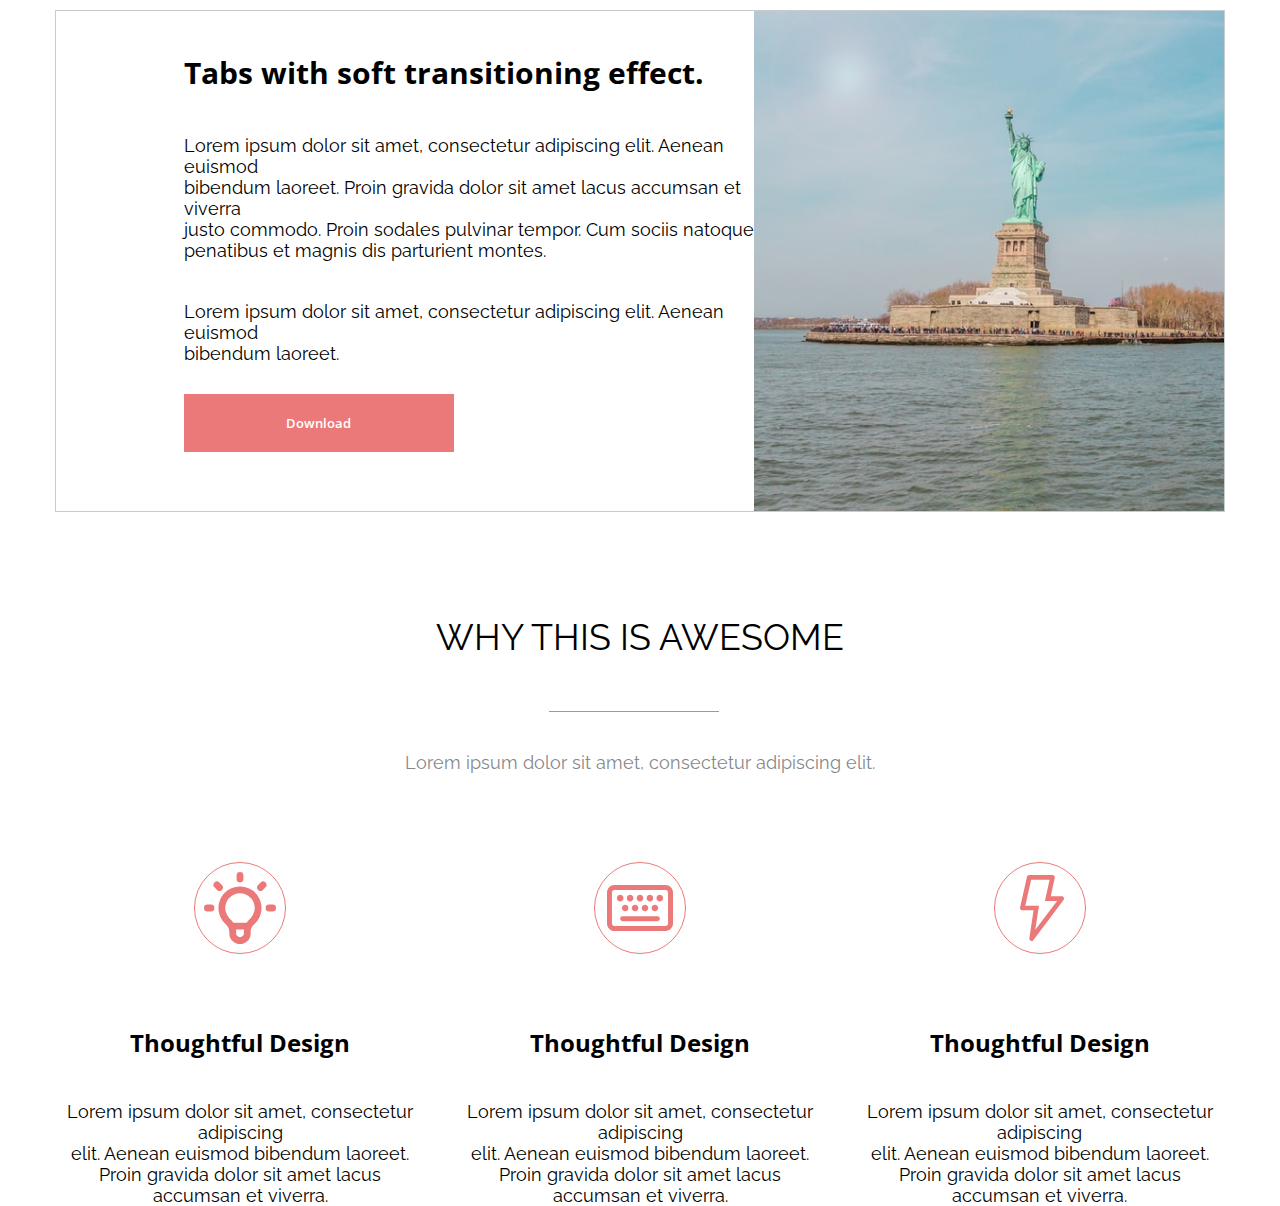
==== index.html @ 858bd975 "test" ====
<!DOCTYPE html>
<html lang="en">
  <head>
    <meta charset="UTF-8" />
    <meta http-equiv="X-UA-Compatible" content="IE=edge" />
    <meta name="viewport" content="width=device-width, initial-scale=1.0" />
    <link rel="stylesheet" href="css/style.css" />
    <title>TASK2</title>
    <link rel="preconnect" href="https://fonts.googleapis.com" />
    <link rel="preconnect" href="https://fonts.gstatic.com" crossorigin />
    <link
      href="https://fonts.googleapis.com/css2?family=Open+Sans&family=Raleway&display=swap"
      rel="stylesheet"
    />
  </head>
  <body>
    <div class="container">
      <div class="tabs">
        <div class="tabs__info">
          <h3 class="tabs__info-title">Tabs with soft transitioning effect.</h3>
          <div class="tabs__info-text">
            <p class="p1">
              Lorem ipsum dolor sit amet, consectetur adipiscing elit. Aenean
              euismod<br />
              bibendum laoreet. Proin gravida dolor sit amet lacus accumsan et
              viverra<br />
              justo commodo. Proin sodales pulvinar tempor. Cum sociis natoque
              penatibus et magnis dis parturient montes.
            </p>
            <p class="p2">
              Lorem ipsum dolor sit amet, consectetur adipiscing elit. Aenean
              euismod <br />
              bibendum laoreet.
            </p>
          </div>
          <button class="tabs__info-button">Download</button>
        </div>
        <div class="tabs__image">
          <img src="images/statue_image.jpg" alt="statue" />
        </div>
      </div>
      <div class="awesome">
        <div class="awesome__header">
          <h2 class="awesome__title">why this is awesome</h2>
          <p class="awesome__subtitle">
            Lorem ipsum dolor sit amet, consectetur adipiscing elit.
          </p>
        </div>
        <div class="awesome__columns">
          <div class="awesome__column">
            <div class="awesome__column-icon">
              <img src="images/icons/bulb_icon.svg" alt="ICON" />
            </div>
            <h3 class="awesome__column-title">Thoughtful Design</h3>
            <p class="awesome__column-text">
              Lorem ipsum dolor sit amet, consectetur adipiscing <br />
              elit. Aenean euismod bibendum laoreet. Proin gravida dolor sit
              amet lacus accumsan et viverra.
            </p>
          </div>
          <div class="awesome__column">
            <div class="awesome__column-icon">
              <img src="images/icons/keyboard_icon.svg" alt=" ICON" />
            </div>
            <h3 class="awesome__column-title">Thoughtful Design</h3>
            <p class="awesome__column-text">
              Lorem ipsum dolor sit amet, consectetur adipiscing <br />
              elit. Aenean euismod bibendum laoreet. Proin gravida dolor sit
              amet lacus accumsan et viverra.
            </p>
          </div>
          <div class="awesome__column">
            <div class="awesome__column-icon">
              <img src="images/icons/lihtning_icon.svg" alt="ICON" />
            </div>
            <h3 class="awesome__column-title">Thoughtful Design</h3>
            <p class="awesome__column-text">
              Lorem ipsum dolor sit amet, consectetur adipiscing <br />
              elit. Aenean euismod bibendum laoreet. Proin gravida dolor sit
              amet lacus accumsan et viverra.
            </p>
          </div>
        </div>
      </div>
    </div>
  </body>
</html>
---- css/style.css ----
@import url(normallize.css);
body {
  font-family: "Raleway", sans-serif;
  font-size: 18;
  font-style: normal;
  font-weight: 400;
}
.container {
  max-width: 1170px;
  padding: 0px 0.15px 0px 0.15px;
  margin: 0 auto;
}
/*------PAGE1------*/
.tabs {
  border: 1px solid #c6cbcd;
  margin-top: 10px;
  display: flex;
  justify-content: end;
}
.tabs__info {
  display: flex;
  flex-direction: column;
  /* margin: 0 30px 50px 0; */
  max-width: 570px;
}
.tabs__info-title {
  font-family: "Open Sans";
  font-weight: 700;
  font-size: 30px;
  line-height: 124px;
}
.tabs__info-text {
  line-height: 21px;
  font-size: 18px;
}
.p1 {
  margin-bottom: 40px;
}
.p2 {
}
.tabs__info-button {
  margin-top: 30px;
  max-width: 270px;
  line-height: 58px;
  background-color: #ec7979;
  color: #fff;
  font-family: "Open Sans";
  font-weight: 600;
}

.tabs__info-button:hover {
  background-color: rgb(116, 111, 111);
}
.tabs__info-button:active {
  background-color: rgb(44, 39, 39);
}
/*------PAGE2------*/
.awesome {
  margin-top: 50px;
  text-align: center;
}
.awesome__header {
  margin-bottom: 50px;
}
.awesome__title {
  font-size: 36px;
  line-height: 150px;
  text-transform: uppercase;
  position: relative;
  display: inline-block;
  margin-bottom: 40px;
}
.awesome__title::after {
  content: " ";
  background: #333333;
  width: 170px;
  height: 1px;
  bottom: 0;
  right: 125px;
  position: absolute;
  background: #ec7979;
}

.awesome__subtitle {
  font-size: 18px;
  line-height: 21px;
  color: #86878b;
}
.awesome__columns {
  display: flex;
}
.awesome__column {
  max-width: 370px;
}
.awesome__column:not(:last-child) {
  margin-right: 30px;
}
.awesome__column-icon {
}
.awesome__column-title {
  font-family: "Open Sans";
  font-weight: 700;
  font-size: 24px;
  line-height: 100px;
  margin-bottom: 8px;
}
.awesome__column-text {
  line-height: 21px;
  font-size: 18px;
  padding: 0 10px;
}
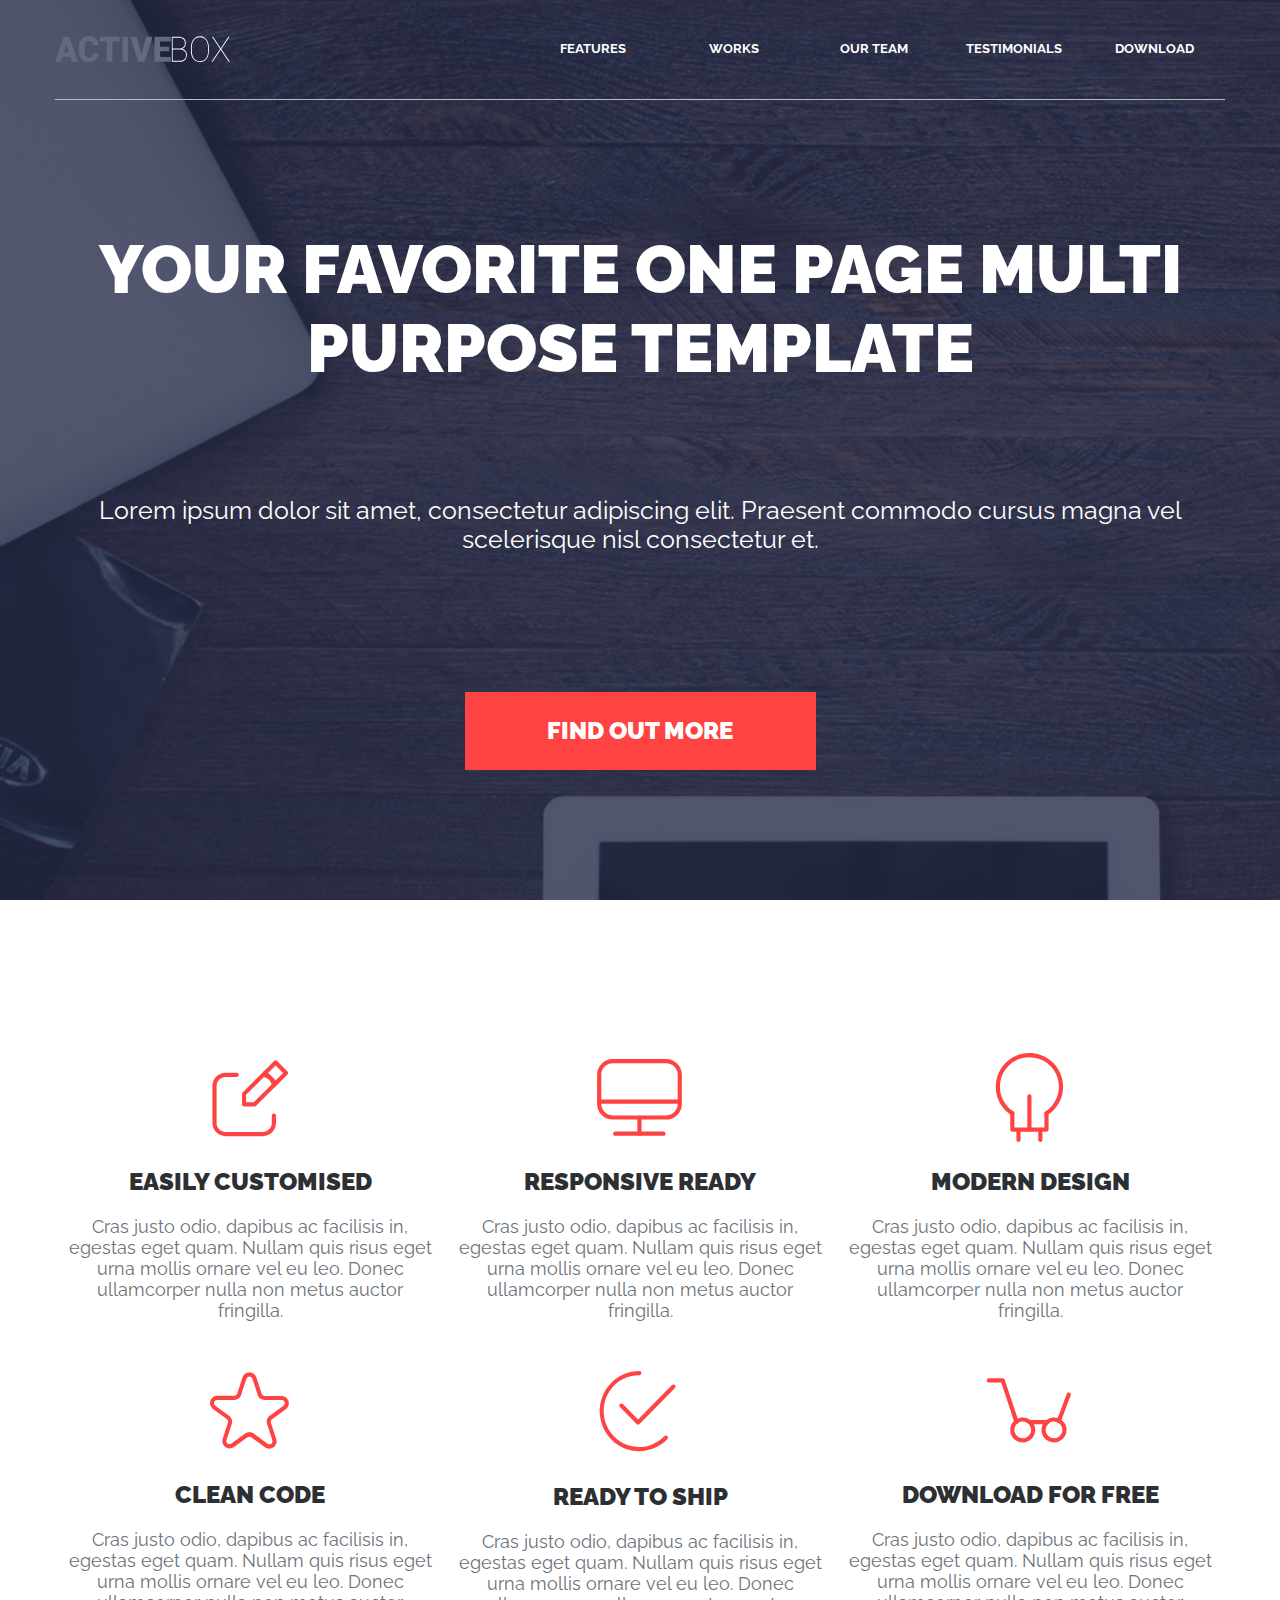
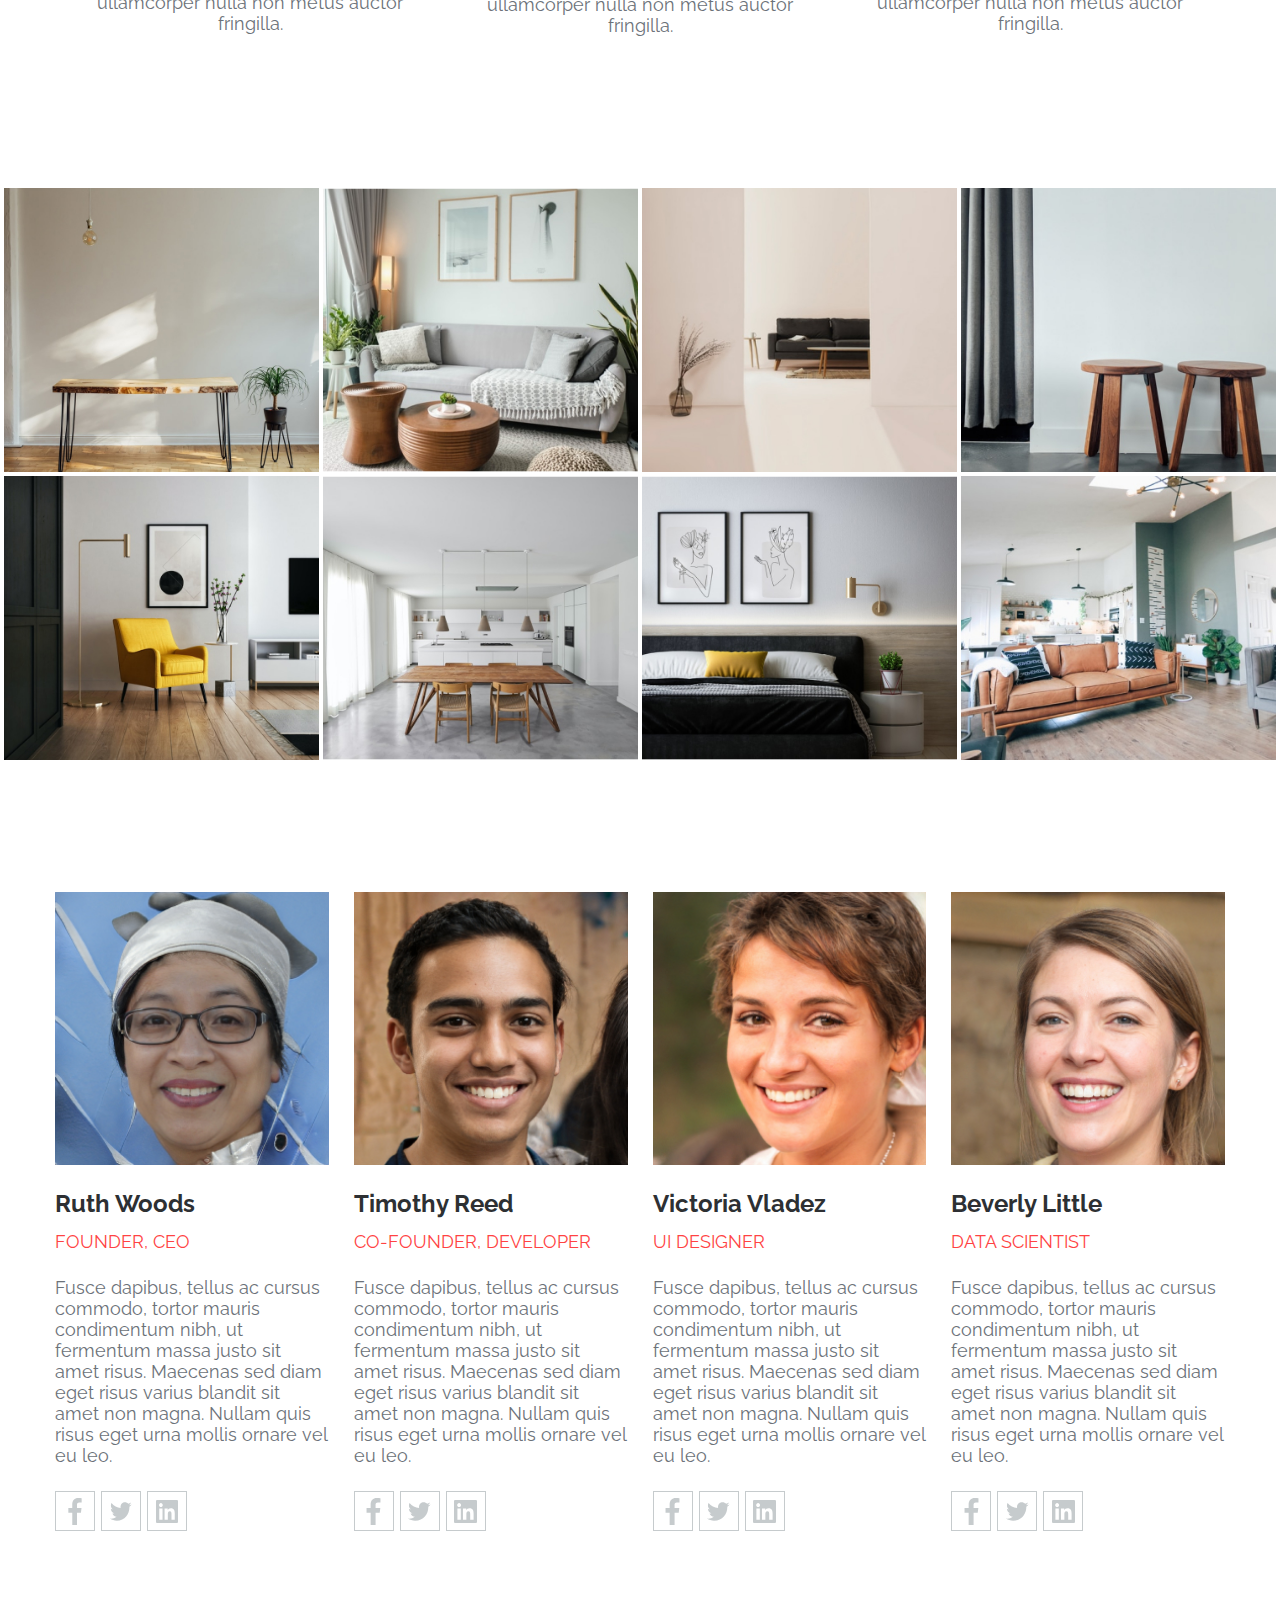
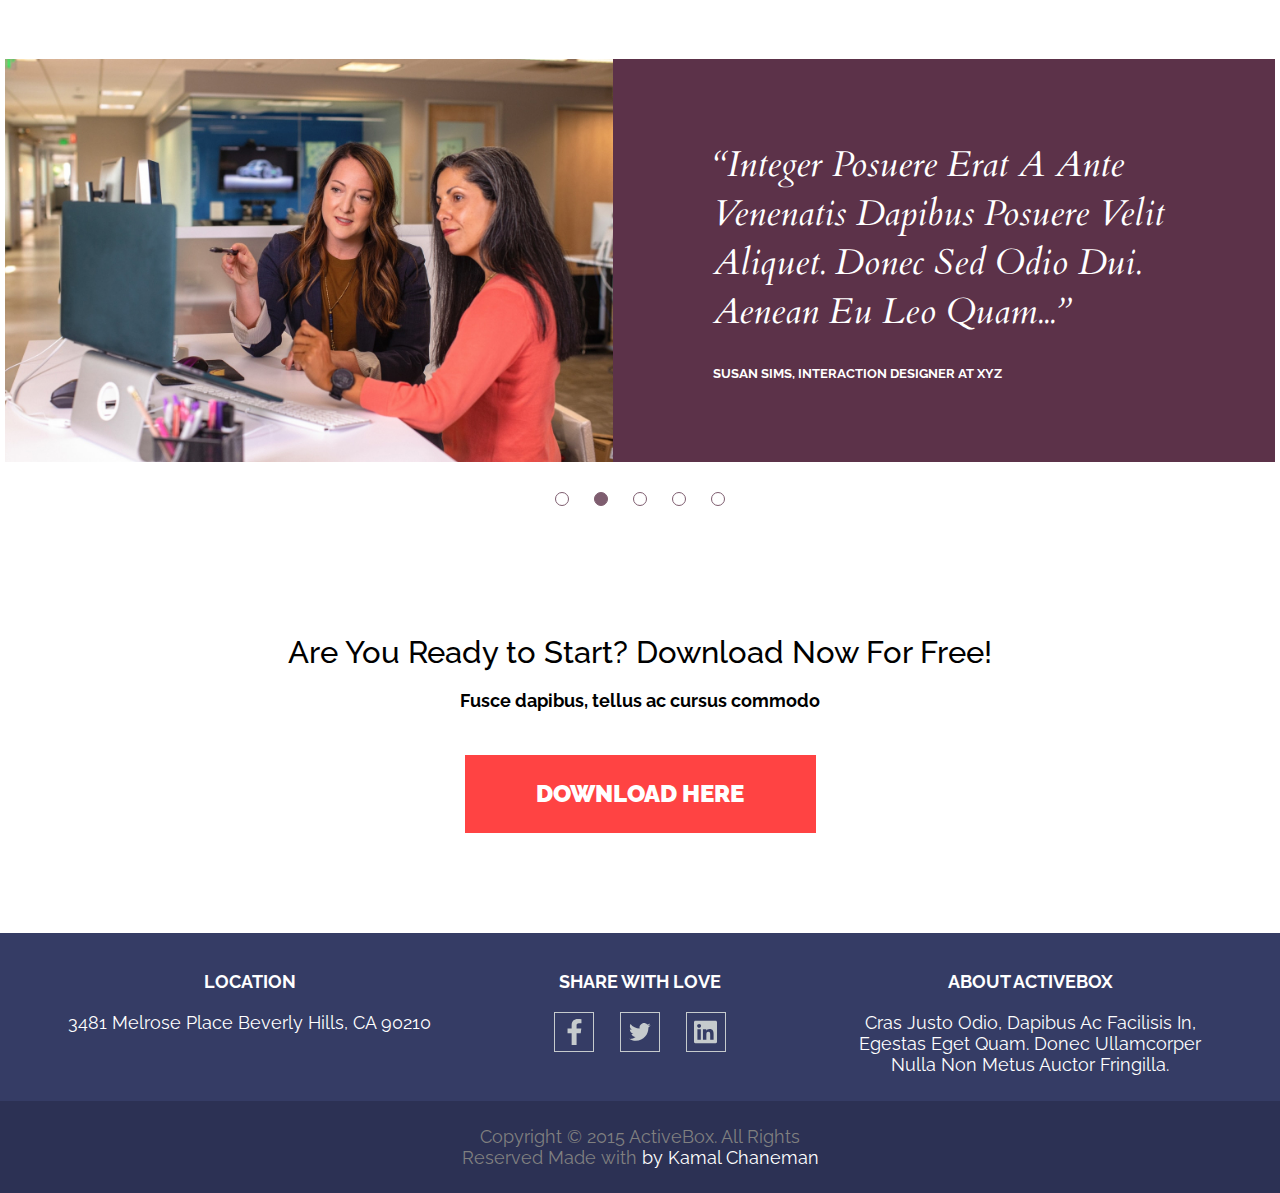
==== commit db4e57ac: "ttt" ====
--- a/index.html
+++ b/index.html
@@ -4,84 +4,531 @@
     <meta charset="UTF-8" />
     <meta http-equiv="X-UA-Compatible" content="IE=edge" />
     <meta name="viewport" content="width=device-width, initial-scale=1.0" />
-    <link rel="stylesheet" href="css/style.css" />
-    <title>TASK2</title>
-    <link rel="preconnect" href="https://fonts.googleapis.com" />
-    <link rel="preconnect" href="https://fonts.gstatic.com" crossorigin />
-    <link
-      href="https://fonts.googleapis.com/css2?family=Open+Sans&family=Raleway&display=swap"
-      rel="stylesheet"
-    />
+    <link rel="stylesheet" href="css/style.min.css" />
+    <link rel="icon" href="./images/icons/favicon.png" />
+    <title>ActiveBox</title>
   </head>
   <body>
-    <div class="container">
-      <div class="tabs">
-        <div class="tabs__info">
-          <h3 class="tabs__info-title">Tabs with soft transitioning effect.</h3>
-          <div class="tabs__info-text">
-            <p class="p1">
-              Lorem ipsum dolor sit amet, consectetur adipiscing elit. Aenean
-              euismod<br />
-              bibendum laoreet. Proin gravida dolor sit amet lacus accumsan et
-              viverra<br />
-              justo commodo. Proin sodales pulvinar tempor. Cum sociis natoque
-              penatibus et magnis dis parturient montes.
-            </p>
-            <p class="p2">
-              Lorem ipsum dolor sit amet, consectetur adipiscing elit. Aenean
-              euismod <br />
-              bibendum laoreet.
-            </p>
-          </div>
-          <button class="tabs__info-button">Download</button>
+    <div class="wrapper">
+      <header class="header">
+        <div class="container">
+          <div class="header-inner">
+            <div class="header-top">
+              <picture class="logo">
+                <a class="logo-link" href="#">
+                  <img
+                    class="logo-image"
+                    src="images/icons/activebox_logo.svg"
+                    alt="logo"
+                  />
+                </a>
+              </picture>
+              <nav class="header-menu">
+                <ul class="header-menu-list">
+                  <li class="header-menu-item">
+                    <a href="#" class="header-menu-link">features</a>
+                  </li>
+                  <li class="header-menu-item">
+                    <a href="#" class="header-menu-link">works</a>
+                  </li>
+                  <li class="header-menu-item">
+                    <a href="#" class="header-menu-link">our team</a>
+                  </li>
+                  <li class="header-menu-item">
+                    <a href="#" class="header-menu-link">testimonials</a>
+                  </li>
+                  <li class="header-menu-item">
+                    <a href="#" class="header-menu-link">download</a>
+                  </li>
+                </ul>
+              </nav>
+            </div>
+            <div class="header-content">
+              <h1 class="header-title">
+                Your Favorite One Page Multi Purpose Template
+              </h1>
+              <h5 class="header-subtitle">
+                Lorem ipsum dolor sit amet, consectetur adipiscing elit.
+                Praesent commodo cursus magna vel scelerisque nisl consectetur
+                et.
+              </h5>
+              <button class="header-button button">Find Out More</button>
+            </div>
+          </div>
         </div>
-        <div class="tabs__image">
-          <img src="images/statue_image.jpg" alt="statue" />
+      </header>
+      <main class="main">
+        <section class="advantages">
+          <div class="container">
+            <div class="advantages-grid">
+              <div class="advantages-item">
+                <picture
+                  ><img
+                    class="advantages-icon"
+                    src="images/icons/icon_1.svg"
+                    alt="icon"
+                /></picture>
+                <h4 class="advantages-title">Easily Customised</h4>
+                <p class="advantages-description">
+                  Cras justo odio, dapibus ac facilisis in, egestas eget quam.
+                  Nullam quis risus eget urna mollis ornare vel eu leo. Donec
+                  ullamcorper nulla non metus auctor fringilla.
+                </p>
+              </div>
+              <div class="advantages-item">
+                <picture
+                  ><img
+                    class="advantages-icon"
+                    src="images/icons/icon_2.svg"
+                    alt="icon"
+                /></picture>
+                <h4 class="advantages-title">Responsive Ready</h4>
+                <p class="advantages-description">
+                  Cras justo odio, dapibus ac facilisis in, egestas eget quam.
+                  Nullam quis risus eget urna mollis ornare vel eu leo. Donec
+                  ullamcorper nulla non metus auctor fringilla.
+                </p>
+              </div>
+              <div class="advantages-item">
+                <picture
+                  ><img
+                    class="advantages-icon"
+                    src="images/icons/icon_3.svg"
+                    alt="icon"
+                /></picture>
+                <h4 class="advantages-title">Modern Design</h4>
+                <p class="advantages-description">
+                  Cras justo odio, dapibus ac facilisis in, egestas eget quam.
+                  Nullam quis risus eget urna mollis ornare vel eu leo. Donec
+                  ullamcorper nulla non metus auctor fringilla.
+                </p>
+              </div>
+              <div class="advantages-item">
+                <picture
+                  ><img
+                    class="advantages-icon"
+                    src="images/icons/icon_4.svg"
+                    alt="icon"
+                /></picture>
+                <h4 class="advantages-title">Clean Code</h4>
+                <p class="advantages-description">
+                  Cras justo odio, dapibus ac facilisis in, egestas eget quam.
+                  Nullam quis risus eget urna mollis ornare vel eu leo. Donec
+                  ullamcorper nulla non metus auctor fringilla.
+                </p>
+              </div>
+              <div class="advantages-item">
+                <picture
+                  ><img
+                    class="advantages-icon"
+                    src="images/icons/icon_5.svg"
+                    alt="icon"
+                /></picture>
+                <h4 class="advantages-title">Ready to Ship</h4>
+                <p class="advantages-description">
+                  Cras justo odio, dapibus ac facilisis in, egestas eget quam.
+                  Nullam quis risus eget urna mollis ornare vel eu leo. Donec
+                  ullamcorper nulla non metus auctor fringilla.
+                </p>
+              </div>
+              <div class="advantages-item">
+                <picture
+                  ><img
+                    class="advantages-icon"
+                    src="images/icons/icon_6.svg"
+                    alt="icon"
+                /></picture>
+                <h4 class="advantages-title">Download for Free</h4>
+                <p class="advantages-description">
+                  Cras justo odio, dapibus ac facilisis in, egestas eget quam.
+                  Nullam quis risus eget urna mollis ornare vel eu leo. Donec
+                  ullamcorper nulla non metus auctor fringilla.
+                </p>
+              </div>
+            </div>
+          </div>
+        </section>
+        <section class="examples">
+          <div class="examples-grid">
+            <picture class="examples-item"
+              ><img
+                class="examples-image"
+                src="images/example_1.jpg"
+                alt="picture"
+              />
+              <div class="examples-hover">
+                <span class="examples-name">Project Name</span>
+                <span class="examples-description">User Interface Design</span>
+              </div>
+              <div class="examples-active">
+                <span class="examples-name">Project Name</span>
+                <span class="examples-description">User Interface Design</span>
+              </div></picture
+            >
+            <picture class="examples-item"
+              ><img
+                class="examples-image"
+                src="images/example_2.jpg"
+                alt="picture"
+              />
+              <div class="examples-hover">
+                <span class="examples-name">Project Name</span>
+                <span class="examples-description">User Interface Design</span>
+              </div>
+              <div class="examples-active">
+                <span class="examples-name">Project Name</span>
+                <span class="examples-description">User Interface Design</span>
+              </div></picture
+            ><picture class="examples-item"
+              ><img
+                class="examples-image"
+                src="images/example_3.jpg"
+                alt="picture"
+              />
+              <div class="examples-hover">
+                <span class="examples-name">Project Name</span>
+                <span class="examples-description">User Interface Design</span>
+              </div>
+              <div class="examples-active">
+                <span class="examples-name">Project Name</span>
+                <span class="examples-description">User Interface Design</span>
+              </div></picture
+            ><picture class="examples-item"
+              ><img
+                class="examples-image"
+                src="images/example_4.jpg"
+                alt="picture"
+              />
+              <div class="examples-hover">
+                <span class="examples-name">Project Name</span>
+                <span class="examples-description">User Interface Design</span>
+              </div>
+              <div class="examples-active">
+                <span class="examples-name">Project Name</span>
+                <span class="examples-description">User Interface Design</span>
+              </div></picture
+            ><picture class="examples-item"
+              ><img
+                class="examples-image"
+                src="images/example_5.jpg"
+                alt="picture"
+              />
+              <div class="examples-hover">
+                <span class="examples-name">Project Name</span>
+                <span class="examples-description">User Interface Design</span>
+              </div>
+              <div class="examples-active">
+                <span class="examples-name">Project Name</span>
+                <span class="examples-description">User Interface Design</span>
+              </div></picture
+            ><picture class="examples-item"
+              ><img
+                class="examples-image"
+                src="images/example_6.jpg"
+                alt="picture"
+              />
+              <div class="examples-hover">
+                <span class="examples-name">Project Name</span>
+                <span class="examples-description">User Interface Design</span>
+              </div>
+              <div class="examples-active">
+                <span class="examples-name">Project Name</span>
+                <span class="examples-description">User Interface Design</span>
+              </div></picture
+            >
+            <picture class="examples-item"
+              ><img
+                class="examples-image"
+                src="images/example_7.jpg"
+                alt="picture"
+              />
+              <div class="examples-hover">
+                <span class="examples-name">Project Name</span>
+                <span class="examples-description">User Interface Design</span>
+              </div>
+              <div class="examples-active">
+                <span class="examples-name">Project Name</span>
+                <span class="examples-description">User Interface Design</span>
+              </div></picture
+            ><picture class="examples-item"
+              ><img
+                class="examples-image"
+                src="images/example_8.jpg"
+                alt="picture"
+              />
+              <div class="examples-hover">
+                <span class="examples-name">Project Name</span>
+                <span class="examples-description">User Interface Design</span>
+              </div>
+              <div class="examples-active">
+                <span class="examples-name">Project Name</span>
+                <span class="examples-description">User Interface Design</span>
+              </div></picture
+            >
+          </div>
+        </section>
+        <section class="employees">
+          <div class="container">
+            <div class="employees-grid">
+              <div class="employees-card">
+                <picture
+                  ><img
+                    class="employees-photo"
+                    src="images/person_1.jpg"
+                    alt="pic"
+                /></picture>
+                <div class="employees-info">
+                  <p class="employees-name">Ruth Woods</p>
+                  <p class="employees-position">founder, ceo</p>
+                </div>
+                <p class="employees-description">
+                  Fusce dapibus, tellus ac cursus commodo, tortor mauris
+                  condimentum nibh, ut fermentum massa justo sit amet risus.
+                  Maecenas sed diam eget risus varius blandit sit amet non
+                  magna. Nullam quis risus eget urna mollis ornare vel eu leo.
+                </p>
+                <div class="employees-socialmedia">
+                  <a href="#" class="socialmedia-link">
+                    <img
+                      src="images/icons/facebook_icon.svg"
+                      alt="icon"
+                      class="socialmedia-icon"
+                    />
+                  </a>
+                  <a href="#" class="socialmedia-link">
+                    <img
+                      src="images/icons/twitter_icon.svg"
+                      alt="icon"
+                      class="socialmedia-icon"
+                    />
+                  </a>
+                  <a href="#" class="socialmedia-link">
+                    <img
+                      src="images/icons/linkedin_icon.svg"
+                      alt="icon"
+                      class="socialmedia-icon"
+                    />
+                  </a>
+                </div>
+              </div>
+              <div class="employees-card">
+                <picture
+                  ><img
+                    class="employees-photo"
+                    src="images/person_2.jpg"
+                    alt="pic"
+                /></picture>
+                <div class="employees-info">
+                  <p class="employees-name">Timothy Reed</p>
+                  <p class="employees-position">co-founder, developer</p>
+                </div>
+                <p class="employees-description">
+                  Fusce dapibus, tellus ac cursus commodo, tortor mauris
+                  condimentum nibh, ut fermentum massa justo sit amet risus.
+                  Maecenas sed diam eget risus varius blandit sit amet non
+                  magna. Nullam quis risus eget urna mollis ornare vel eu leo.
+                </p>
+                <div class="employees-socialmedia">
+                  <a href="#" class="socialmedia-link">
+                    <img
+                      src="images/icons/facebook_icon.svg"
+                      alt="icon"
+                      class="socialmedia-icon"
+                    />
+                  </a>
+                  <a href="#" class="socialmedia-link">
+                    <img
+                      src="images/icons/twitter_icon.svg"
+                      alt="icon"
+                      class="socialmedia-icon"
+                    />
+                  </a>
+                  <a href="#" class="socialmedia-link">
+                    <img
+                      src="images/icons/linkedin_icon.svg"
+                      alt="icon"
+                      class="socialmedia-icon"
+                    />
+                  </a>
+                </div>
+              </div>
+              <div class="employees-card">
+                <picture
+                  ><img
+                    class="employees-photo"
+                    src="images/person_3.jpg"
+                    alt="pic"
+                /></picture>
+                <div class="employees-info">
+                  <p class="employees-name">Victoria Vladez</p>
+                  <p class="employees-position">ui designer</p>
+                </div>
+                <p class="employees-description">
+                  Fusce dapibus, tellus ac cursus commodo, tortor mauris
+                  condimentum nibh, ut fermentum massa justo sit amet risus.
+                  Maecenas sed diam eget risus varius blandit sit amet non
+                  magna. Nullam quis risus eget urna mollis ornare vel eu leo.
+                </p>
+                <div class="employees-socialmedia">
+                  <a href="#" class="socialmedia-link">
+                    <img
+                      src="images/icons/facebook_icon.svg"
+                      alt="icon"
+                      class="socialmedia-icon"
+                    />
+                  </a>
+                  <a href="#" class="socialmedia-link">
+                    <img
+                      src="images/icons/twitter_icon.svg"
+                      alt="icon"
+                      class="socialmedia-icon"
+                    />
+                  </a>
+                  <a href="#" class="socialmedia-link">
+                    <img
+                      src="images/icons/linkedin_icon.svg"
+                      alt="icon"
+                      class="socialmedia-icon"
+                    />
+                  </a>
+                </div>
+              </div>
+              <div class="employees-card">
+                <picture
+                  ><img
+                    class="employees-photo"
+                    src="images/person_4.jpg"
+                    alt="pic"
+                /></picture>
+                <div class="employees-info">
+                  <p class="employees-name">Beverly Little</p>
+                  <p class="employees-position">data scientist</p>
+                </div>
+                <p class="employees-description">
+                  Fusce dapibus, tellus ac cursus commodo, tortor mauris
+                  condimentum nibh, ut fermentum massa justo sit amet risus.
+                  Maecenas sed diam eget risus varius blandit sit amet non
+                  magna. Nullam quis risus eget urna mollis ornare vel eu leo.
+                </p>
+                <div class="employees-socialmedia">
+                  <a href="#" class="socialmedia-link">
+                    <img
+                      src="images/icons/facebook_icon.svg"
+                      alt="icon"
+                      class="socialmedia-icon"
+                    />
+                  </a>
+                  <a href="#" class="socialmedia-link">
+                    <img
+                      src="images/icons/twitter_icon.svg"
+                      alt="icon"
+                      class="socialmedia-icon"
+                    />
+                  </a>
+                  <a href="#" class="socialmedia-link">
+                    <img
+                      src="images/icons/linkedin_icon.svg"
+                      alt="icon"
+                      class="socialmedia-icon"
+                    />
+                  </a>
+                </div>
+              </div>
+            </div>
+          </div>
+        </section>
+        <section class="slider">
+          <div class="slider-content">
+            <picture>
+              <img
+                class="slider-image"
+                src="images/quote_pic.jpg"
+                alt="image"
+              />
+            </picture>
+            <div class="slider-text">
+              <p class="slider-quote">
+                “Integer posuere erat a ante venenatis dapibus posuere velit
+                aliquet. Donec sed odio dui. Aenean eu leo quam...”
+              </p>
+              <p class="slider-author">
+                Susan Sims, Interaction Designer at XYZ
+              </p>
+            </div>
+          </div>
+          <div class="slider-control">
+            <div class="slider-button"></div>
+            <div class="slider-button"></div>
+            <div class="slider-button"></div>
+            <div class="slider-button"></div>
+            <div class="slider-button"></div>
+          </div>
+        </section>
+        <section class="download">
+          <div class="container">
+            <div class="download-content">
+              <h3 class="download-title">
+                Are You Ready to Start? Download Now For Free!
+              </h3>
+              <h4 class="download-subtitle">
+                Fusce dapibus, tellus ac cursus commodo
+              </h4>
+              <button class="download-button button">download here</button>
+            </div>
+          </div>
+        </section>
+      </main>
+      <footer class="footer">
+        <div class="footer-top">
+          <div class="container">
+            <div class="footer-top-content">
+              <div class="footer-location">
+                <h4 class="footer-title">Location</h4>
+                <p class="footer-adress">
+                  3481 Melrose Place Beverly Hills, CA 90210
+                </p>
+              </div>
+              <div class="footer-socialmedia">
+                <h4 class="footer-title">Share with Love</h4>
+                <div class="footer-links">
+                  <a href="#" class="socialmedia-link"
+                    ><img
+                      class="socialmedia-icon"
+                      src="images/icons/facebook_icon.svg"
+                      alt="icon"
+                  /></a>
+                  <a href="#" class="socialmedia-link"
+                    ><img
+                      class="socialmedia-icon"
+                      src="images/icons/twitter_icon.svg"
+                      alt="icon"
+                  /></a>
+                  <a href="#" class="socialmedia-link"
+                    ><img
+                      class="socialmedia-icon"
+                      src="images/icons/linkedin_icon.svg"
+                      alt="icon"
+                  /></a>
+                </div>
+              </div>
+              <div class="footer-about">
+                <h4 class="footer-title">About ActiveBox</h4>
+                <p class="footer-description">
+                  Cras justo odio, dapibus ac facilisis in, egestas eget quam.
+                  Donec ullamcorper nulla non metus auctor fringilla.
+                </p>
+              </div>
+            </div>
+          </div>
         </div>
-      </div>
-      <div class="awesome">
-        <div class="awesome__header">
-          <h2 class="awesome__title">why this is awesome</h2>
-          <p class="awesome__subtitle">
-            Lorem ipsum dolor sit amet, consectetur adipiscing elit.
+        <div class="footer-bottom">
+          <p class="footer-copyright">
+            Copyright © 2015 ActiveBox. All Rights Reserved Made with
+            <span class="footer-copyright-by"> by Kamal Chaneman </span>
           </p>
         </div>
-        <div class="awesome__columns">
-          <div class="awesome__column">
-            <div class="awesome__column-icon">
-              <img src="images/icons/bulb_icon.svg" alt="ICON" />
-            </div>
-            <h3 class="awesome__column-title">Thoughtful Design</h3>
-            <p class="awesome__column-text">
-              Lorem ipsum dolor sit amet, consectetur adipiscing <br />
-              elit. Aenean euismod bibendum laoreet. Proin gravida dolor sit
-              amet lacus accumsan et viverra.
-            </p>
-          </div>
-          <div class="awesome__column">
-            <div class="awesome__column-icon">
-              <img src="images/icons/keyboard_icon.svg" alt=" ICON" />
-            </div>
-            <h3 class="awesome__column-title">Thoughtful Design</h3>
-            <p class="awesome__column-text">
-              Lorem ipsum dolor sit amet, consectetur adipiscing <br />
-              elit. Aenean euismod bibendum laoreet. Proin gravida dolor sit
-              amet lacus accumsan et viverra.
-            </p>
-          </div>
-          <div class="awesome__column">
-            <div class="awesome__column-icon">
-              <img src="images/icons/lihtning_icon.svg" alt="ICON" />
-            </div>
-            <h3 class="awesome__column-title">Thoughtful Design</h3>
-            <p class="awesome__column-text">
-              Lorem ipsum dolor sit amet, consectetur adipiscing <br />
-              elit. Aenean euismod bibendum laoreet. Proin gravida dolor sit
-              amet lacus accumsan et viverra.
-            </p>
-          </div>
-        </div>
-      </div>
+      </footer>
     </div>
+    <script src="js/index.js"></script>
   </body>
 </html>
--- a/css/style.min.css
+++ b/css/style.min.css
@@ -0,0 +1 @@
+@import"https://fonts.googleapis.com/css2?family=Cardo:ital@1&family=Raleway:wght@400;500;700;900&display=swap";*{padding:0px;margin:0px;border:none}*,*::before,*::after{box-sizing:border-box}a,a:link,a:visited{text-decoration:none}a:hover{text-decoration:none}aside,nav,footer,header,section,main{display:block}h1,h2,h3,h4,h5,h6,p{font-size:inherit;font-weight:inherit}ul,ul li{list-style:none}img{vertical-align:top}img,svg{max-width:100%;height:auto}address{font-style:normal}input,textarea,button,select{font-family:inherit;font-size:inherit;color:inherit;background-color:rgba(0,0,0,0)}input::-ms-clear{display:none}button,input[type=submit]{display:inline-block;box-shadow:none;background-color:rgba(0,0,0,0);background:none;cursor:pointer}input:focus,input:active,button:focus,button:active{outline:none}button::-moz-focus-inner{padding:0;border:0}label{cursor:pointer}legend{display:block}body{font-family:"Raleway",sans-serif}.container{max-width:1200px;padding:0 15px;margin:0 auto;height:100%}.wrapper{display:flex;flex-direction:column}.main{flex:1 1 auto}section{margin-top:10vw}.button{font-weight:900;font-size:24px;line-height:28px;text-transform:uppercase;color:#fff;background-color:#ff4343;width:30%;min-width:280px;padding:25px}.button:hover{background-color:#e71414}.button:active{background-color:#ff4343;box-shadow:4px 4px 30px #ff4343}.socialmedia-link{display:flex;justify-content:center;align-items:center;width:40px;height:40px;border:1px solid #c6cbcd}.socialmedia-icon{width:60%;height:70%}@media(max-width: 1024px){.button{font-size:18px;line-height:21px}.socialmedia-link{width:30px;height:30px}}@media(max-width: 500px){.socialmedia-link{width:40px;height:40px}}.header{background:linear-gradient(rgba(37, 43, 73, 0.8), rgba(37, 43, 73, 0.8)),url(../images/header_bg.jpg);background-size:cover;background-repeat:no-repeat;height:100vh}.header .logo{width:15%;min-width:100px;height:auto}.header-inner{display:flex;flex-direction:column;height:100%}.header-top{display:flex;justify-content:space-between;align-items:center;border-bottom:1px solid #babbc5;height:100px}.header-logo{height:auto;display:flex;gap:3px;flex-wrap:nowrap}.header-menu{flex-basis:60%;height:100%}.header-menu-list{display:flex;justify-content:space-around;height:100%}.header-menu-item{flex-basis:20%;height:100%}.header-menu-link{display:flex;align-items:center;justify-content:center;font-weight:700;font-size:13px;text-transform:uppercase;color:#fff;height:100%;padding:0 10px;white-space:nowrap;border-bottom:3px solid rgba(0,0,0,0)}.header-menu-link:hover{border-bottom:3px solid #babbc5}.header-menu-link:active{color:#e71414;border-bottom:3px solid #e71414}.header-content{display:flex;flex-direction:column;justify-content:space-between;align-items:center;margin:auto;text-align:center;height:60%}.header-title{font-size:calc(36px + 28*(100vw - 320px)/880);font-weight:900;text-transform:uppercase;color:#fff}.header-subtitle{font-size:calc(14px + 10*(100vw - 320px)/880);color:#fff;margin-bottom:30px}@media(max-width: 767px){.header-top{border:none}.header-menu{display:none}}.advantages-grid{display:grid;grid-template-columns:repeat(3, 1fr);grid-template-rows:repeat(auto, auto)}.advantages-item{padding:20px 10px;display:flex;flex-direction:column;gap:20px;align-items:center;text-align:center}.advantages-icon{width:calc(75% + 3vw);height:auto}.advantages-title{font-weight:900;font-size:24px;line-height:28px;text-transform:uppercase;color:#2d3033}.advantages-description{font-size:18px;line-height:21px;color:#6c7279}@media(max-width: 1024px){.advantages-title{font-size:18px;line-height:21px}.advantages-description{font-size:14px;line-height:16px}}@media(max-width: 767px){.advantages-grid{display:grid;grid-template-columns:repeat(2, 1fr)}}@media(max-width: 500px){.advantages-grid{display:grid;grid-template-columns:repeat(1, 1fr)}}.examples-grid{margin:0 auto;padding:2px;display:grid;grid-template-columns:repeat(4, 1fr);grid-template-rows:repeat(2, 1fr);gap:0px}.examples-item{width:100%;display:flex;justify-content:center;align-items:center;outline:3px solid #fff;outline-offset:-2px;position:relative}.examples-item:hover .examples-hover{opacity:1}.examples-item:active .examples-active{opacity:1;cursor:pointer}.examples-item-image{width:100%;height:100%;-o-object-fit:cover;object-fit:cover}.examples-name{font-weight:900;font-size:24px;line-height:28px;text-transform:uppercase}.examples-description{font-size:18px;line-height:21px}.examples-hover{position:absolute;color:#fff;display:flex;gap:20px;flex-direction:column;justify-content:center;align-items:center;text-align:center;top:0;bottom:0;left:0;right:0;opacity:0;background:rgba(255,67,67,.8)}.examples-active{position:absolute;color:#fff;display:flex;gap:20px;flex-direction:column;justify-content:center;align-items:center;text-align:center;top:0;bottom:0;left:0;right:0;opacity:0;background:rgba(185,12,12,.8)}@media(max-width: 1024px){.examples .examples-name{font-size:18px;line-height:21px}.examples .examples-description{font-size:14px;line-height:16px}}@media(max-width: 800px){.examples-grid{display:grid;grid-template-columns:repeat(2, 1fr);grid-template-rows:repeat(4, 1fr)}}.employees-grid{display:grid;grid-template-columns:repeat(4, 1fr);gap:25px}.employees-card{display:flex;flex-direction:column;gap:25px}.employees-photo{width:100%;height:auto}.employees-info{display:flex;flex-direction:column;gap:13px}.employees-name{font-weight:700;font-size:24px;line-height:28px;text-transform:capitalize;color:#2d3033}.employees-position{font-size:18px;line-height:21px;display:flex;align-items:center;text-transform:uppercase;color:#ff4343}.employees-description{font-size:18px;line-height:21px;color:#6c7279}.employees-socialmedia{display:flex;gap:6px}@media(max-width: 1024px){.employees-name{font-size:18px;line-height:21px}.employees-position{font-size:14px;line-height:16px}.employees-description{font-size:14px;line-height:16px}}@media(max-width: 850px){.employees-grid{grid-template-columns:repeat(2, 1fr)}}@media(max-width: 500px){.employees-grid{grid-template-columns:repeat(1, 1fr)}}.slider-content{padding:0 5px;max-width:2048px;margin:0 auto;display:flex;justify-content:space-between;margin-bottom:30px}.slider-image{flex:1 1 40%;width:100%;height:auto}.slider-text{flex:0 1 60%;color:#fff;background:#5c3249;display:flex;flex-direction:column;justify-content:center;padding:10px 100px;gap:30px}.slider-quote{font-family:"Cardo";font-style:italic;font-weight:400;font-size:36px;line-height:49px;text-transform:capitalize}.slider-author{font-weight:700;font-size:13px;line-height:15px;text-transform:uppercase}.slider-control{display:flex;justify-content:center;gap:25px}.slider-button{width:14px;height:14px;border:1px solid #7e5d6f;border-radius:50%}.slider-button:nth-child(2){background:#7e5d6f}@media(max-width: 1200px){.slider-quote{font-size:24px;line-height:32px}.slider-author{font-size:12px;line-height:14px}.slider-text{padding:10px 50px}}@media(max-width: 850px){.slider-content{display:flex;flex-direction:column;margin-bottom:30px}.slider-text{text-align:center;padding:20px 30px 100px;gap:30px}}.download-content{margin:100px 0;display:flex;flex-direction:column;justify-content:center;align-items:center;text-align:center;gap:20px}.download-title{font-weight:500;font-size:calc(18px + 12*(100vw - 320px)/880)}.download-subtitle{font-weight:700;font-size:calc(13px + 5*(100vw - 320px)/880);margin-bottom:2%}.footer{text-align:center;font-size:18px;line-height:21px}.footer-top{background:#353c65;color:#fff;padding:3vw 0 2vw}.footer-top-content{display:flex;justify-content:space-between}.footer-location{flex-basis:33.33%;display:flex;flex-direction:column}.footer-title{font-weight:700;text-transform:uppercase;margin-bottom:20px}.footer-adress{text-transform:capitalize}.footer-socialmedia{flex-basis:33.33%;display:flex;flex-direction:column;align-items:center}.footer-links{display:flex;justify-content:space-between;gap:2vw}.footer-about{flex-basis:33.33%;display:flex;flex-direction:column}.footer-description{text-transform:capitalize}.footer-bottom{background:#2c3154;color:gray;padding:25px}.footer-copyright{max-width:370px;margin:0 auto}.footer-copyright-by{color:#fff}@media(max-width: 1024px){.footer{font-size:14px;line-height:16px}}@media(max-width: 875px){.footer{font-size:12px;line-height:14px}.footer-title{margin-bottom:15px}}@media(max-width: 600px){.footer{font-size:14px;line-height:16px}.footer-top{padding:30px 10px}.footer-top-content{display:flex;flex-direction:column;gap:50px}.footer-title{margin-bottom:30px}}